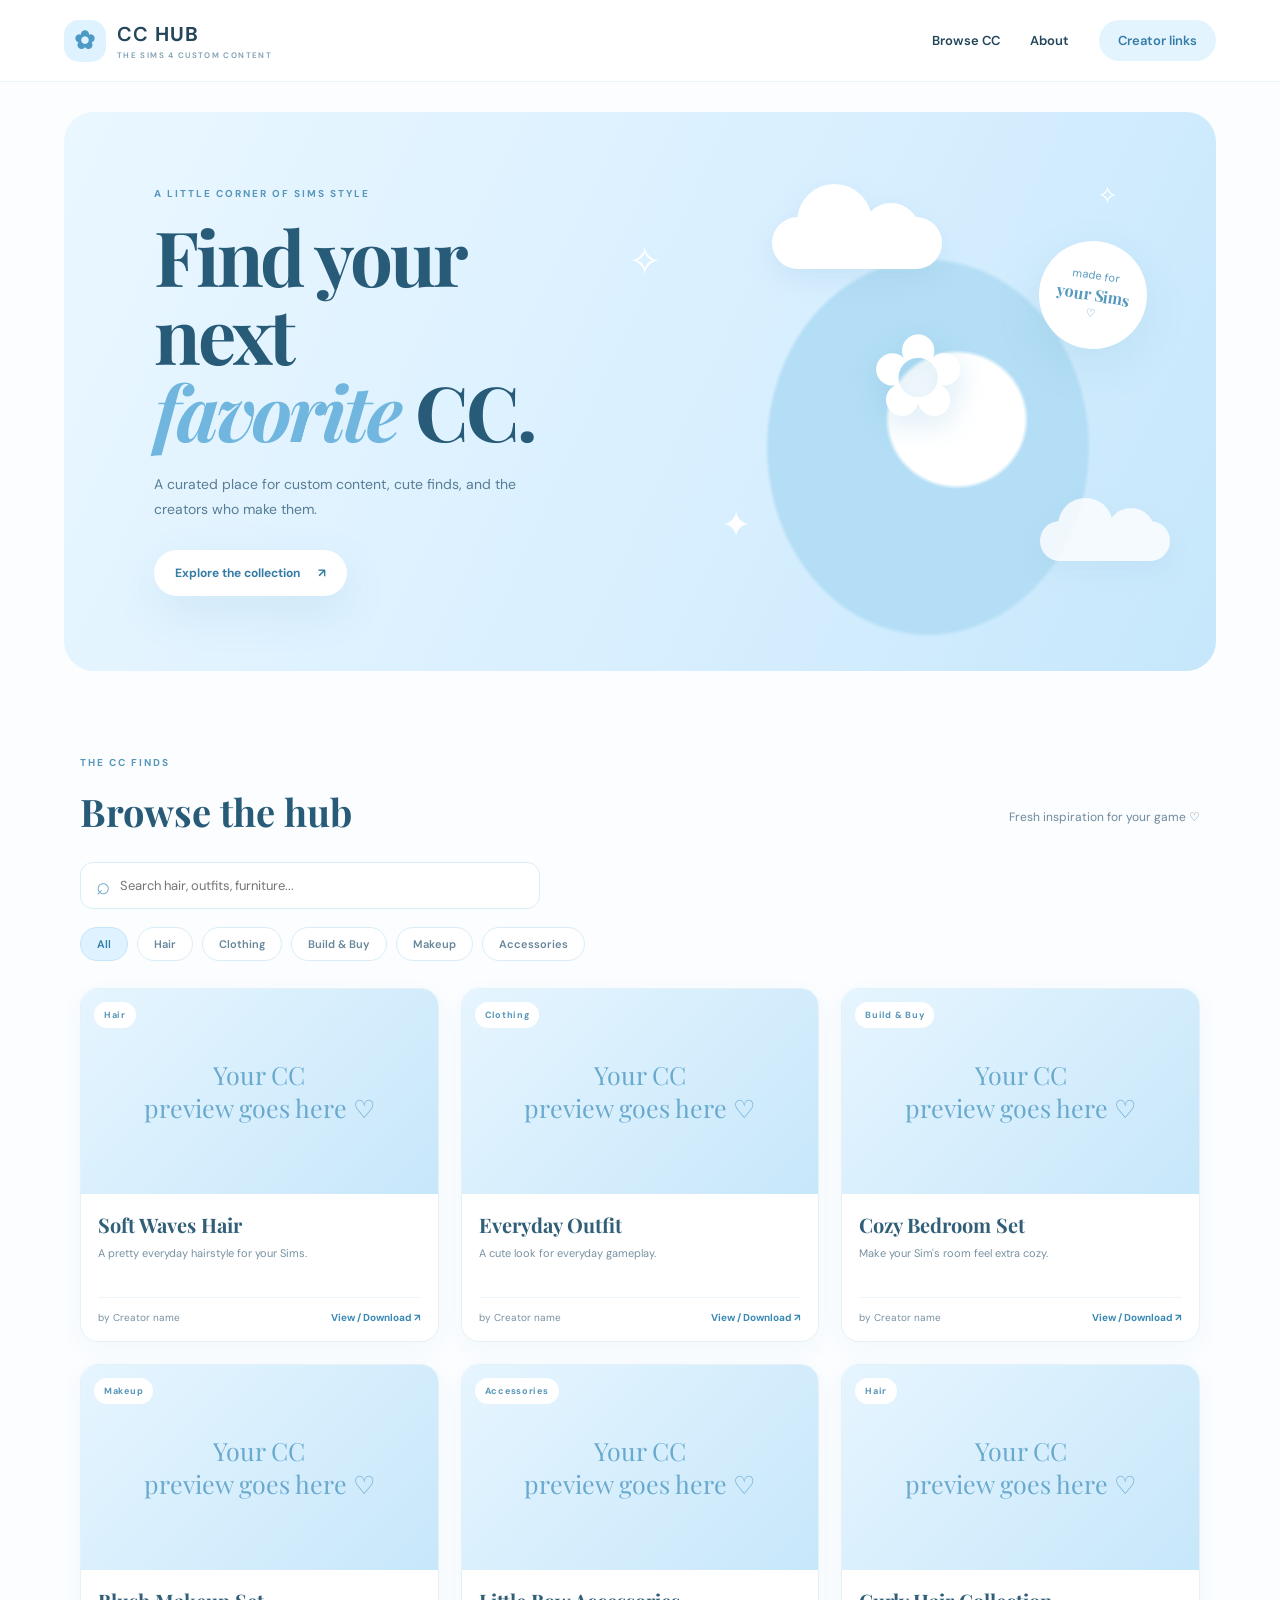
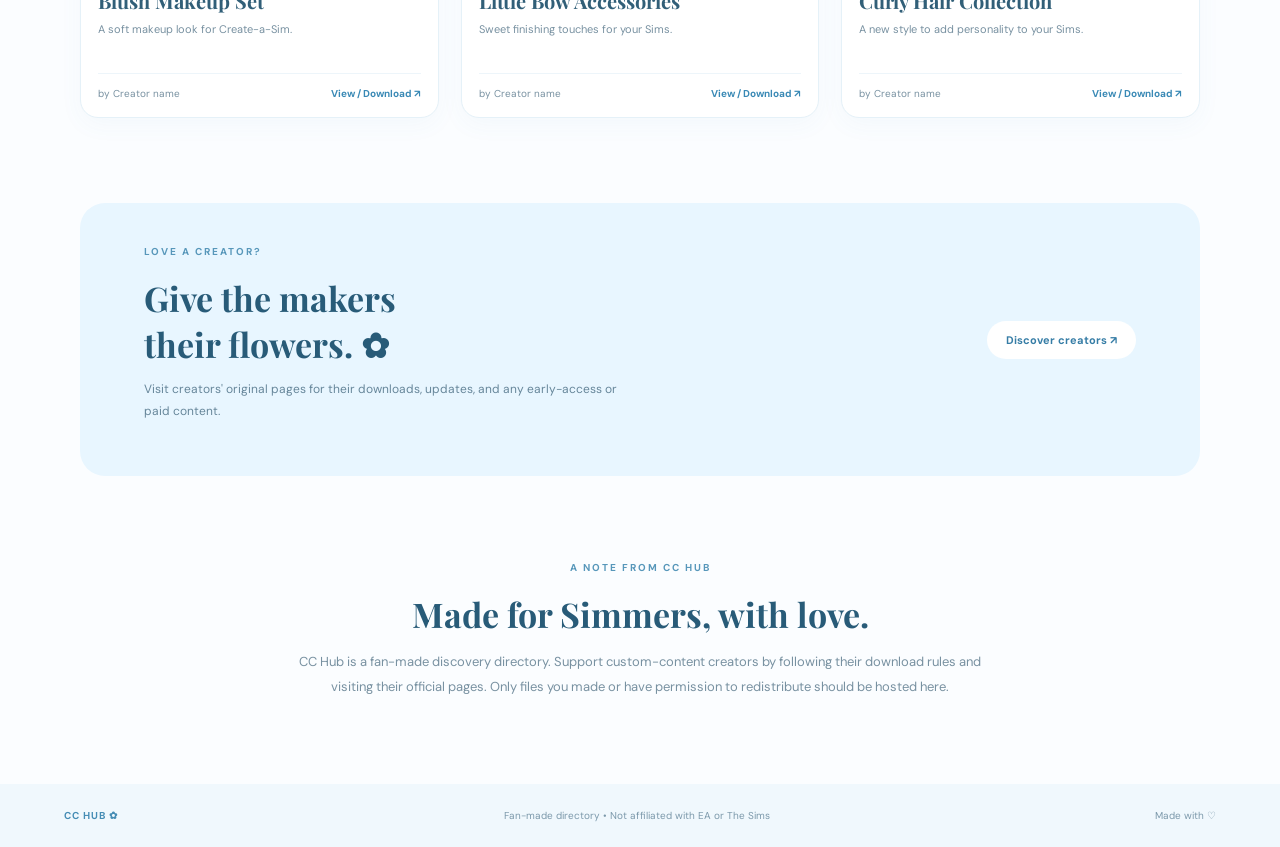
==== index.html @ a26f1470 "Add files via upload" ====
<!doctype html>
<html lang="en">
<head>
  <meta charset="utf-8">
  <meta name="viewport" content="width=device-width, initial-scale=1">
  <meta name="description" content="CC Hub — a cozy place to discover Sims 4 custom content and creator links.">
  <title>CC Hub — The Sims 4 Custom Content</title>
  <link rel="stylesheet" href="style.css">
</head>
<body>
  <header class="site-header">
    <a class="brand" href="#" aria-label="CC Hub home">
      <span class="brand-mark">✿</span>
      <span>CC <b>HUB</b><small>THE SIMS 4 CUSTOM CONTENT</small></span>
    </a>
    <nav aria-label="Main navigation">
      <a href="#browse">Browse CC</a>
      <a href="#about">About</a>
      <a class="nav-pill" href="#submit">Creator links</a>
    </nav>
  </header>

  <main>
    <section class="hero">
      <div class="hero-sparkle sparkle-one">✧</div>
      <div class="hero-copy">
        <p class="eyebrow">A LITTLE CORNER OF SIMS STYLE</p>
        <h1>Find your next<br><em>favorite</em> CC.</h1>
        <p class="hero-text">A curated place for custom content, cute finds, and the creators who make them.</p>
        <a class="primary-button" href="#browse">Explore the collection <span>↗</span></a>
      </div>
      <div class="hero-art" aria-label="Decorative baby blue artwork">
        <div class="cloud cloud-a"></div><div class="cloud cloud-b"></div>
        <div class="sun">✿</div>
        <div class="hero-sticker">made for<br><strong>your Sims</strong> ♡</div>
        <span class="hero-star star-a">✦</span><span class="hero-star star-b">✧</span>
      </div>
    </section>

    <section class="browse-section" id="browse">
      <div class="section-heading">
        <div><p class="eyebrow">THE CC FINDS</p><h2>Browse the hub</h2></div>
        <p class="section-note">Fresh inspiration for your game ♡</p>
      </div>
      <div class="toolbar">
        <label class="search-wrap"><span>⌕</span><input id="search" type="search" placeholder="Search hair, outfits, furniture..." aria-label="Search custom content"></label>
        <div class="filters" id="filters" aria-label="Filter by category">
          <button class="filter active" data-filter="All">All</button>
          <button class="filter" data-filter="Hair">Hair</button>
          <button class="filter" data-filter="Clothing">Clothing</button>
          <button class="filter" data-filter="Build & Buy">Build & Buy</button>
          <button class="filter" data-filter="Makeup">Makeup</button>
          <button class="filter" data-filter="Accessories">Accessories</button>
        </div>
      </div>
      <div class="card-grid" id="card-grid" aria-live="polite"></div>
      <p class="empty-state" id="empty-state" hidden>No CC found. Try another search. 🩵</p>
    </section>

    <section class="creator-banner" id="submit">
      <div><p class="eyebrow">LOVE A CREATOR?</p><h2>Give the makers<br>their flowers. ✿</h2>
      <p>Visit creators' original pages for their downloads, updates, and any early-access or paid content.</p></div>
      <a class="secondary-button" href="https://www.tumblr.com/" target="_blank" rel="noopener">Discover creators ↗</a>
    </section>

    <section class="about-section" id="about">
      <p class="eyebrow">A NOTE FROM CC HUB</p>
      <h2>Made for Simmers, with love.</h2>
      <p>CC Hub is a fan-made discovery directory. Support custom-content creators by following their download rules and visiting their official pages. Only files you made or have permission to redistribute should be hosted here.</p>
    </section>
  </main>

  <footer><a class="footer-brand" href="#">CC HUB ✿</a><span>Fan-made directory • Not affiliated with EA or The Sims</span><span>Made with ♡</span></footer>
  <script src="cc.js"></script>
</body>
</html>
---- style.css ----
@import url('https://fonts.googleapis.com/css2?family=DM+Sans:wght@400;500;600;700&family=Playfair+Display:ital,wght@0,600;0,700;1,600;1,700&display=swap');
:root{--blue:#a9d9f5;--blue2:#dff2ff;--deep:#276486;--ink:#24465b;--muted:#6e899b;--white:#fff;--line:#d9edf9;--shadow:0 16px 45px rgba(75,144,184,.12)}
*{box-sizing:border-box}html{scroll-behavior:smooth}body{margin:0;background:#fbfdff;color:var(--ink);font-family:'DM Sans',sans-serif}a{color:inherit;text-decoration:none}.site-header{height:82px;padding:0 max(5vw,24px);display:flex;align-items:center;justify-content:space-between;background:#fff;border-bottom:1px solid #eaf5fb}.brand{display:flex;align-items:center;gap:11px;font-size:20px;font-weight:600;letter-spacing:.05em}.brand-mark{display:grid;place-items:center;width:42px;height:42px;border-radius:15px;background:var(--blue2);color:#4d9ac6;font-size:25px}.brand small{display:block;font-size:8px;letter-spacing:.17em;color:#7d9eb2;margin-top:3px}.site-header nav{display:flex;align-items:center;gap:30px;font-size:13px;font-weight:600}.site-header nav a:hover{color:#559bc3}.nav-pill,.primary-button,.secondary-button{border-radius:999px;padding:12px 19px;background:#e4f4ff;color:#367da6}.hero{min-height:470px;margin:30px auto 0;width:min(1180px,90%);border-radius:30px;background:linear-gradient(115deg,#eaf7ff 0%,#d8efff 58%,#c6e7fb 100%);display:grid;grid-template-columns:1fr 1fr;overflow:hidden;position:relative}.hero-copy{padding:75px 7vw;position:relative;z-index:2}.eyebrow{font-size:10px;letter-spacing:.2em;font-weight:700;color:#5797ba;margin:0 0 17px}.hero h1{font-family:'Playfair Display',serif;font-size:clamp(48px,6vw,76px);line-height:1.02;margin:0;color:#285b78;letter-spacing:-.04em}.hero h1 em{color:#70b6df}.hero-text{max-width:370px;line-height:1.8;color:#587d94;font-size:14px;margin:22px 0 28px}.primary-button{display:inline-flex;gap:18px;align-items:center;background:#fff;box-shadow:var(--shadow);font-size:12px;font-weight:700;padding:15px 21px}.hero-art{position:relative;min-height:390px;background:radial-gradient(ellipse at 55% 55%,#fff 0 15%,transparent 16%),radial-gradient(ellipse at 50% 60%,#b4def5 0 39%,transparent 40%)}.cloud{position:absolute;background:#fff;border-radius:50px;filter:drop-shadow(0 10px 12px #8dbbd533)}.cloud:before,.cloud:after{content:"";position:absolute;background:inherit;border-radius:50%}.cloud-a{width:170px;height:52px;top:105px;left:23%}.cloud-a:before{width:75px;height:75px;left:25px;bottom:10px}.cloud-a:after{width:58px;height:58px;right:22px;bottom:8px}.cloud-b{width:130px;height:40px;right:8%;bottom:110px;opacity:.8}.cloud-b:before{width:55px;height:55px;left:18px;bottom:8px}.cloud-b:after{width:48px;height:48px;right:15px;bottom:5px}.sun{position:absolute;top:34%;left:40%;font-size:115px;color:#fff;text-shadow:0 8px 30px #73b8df55}.hero-sticker{position:absolute;right:12%;top:23%;background:#fff;color:#5599bd;border-radius:50%;width:108px;height:108px;display:grid;align-content:center;text-align:center;font-size:11px;line-height:1.4;transform:rotate(9deg);box-shadow:var(--shadow)}.hero-sticker strong{font-family:'Playfair Display',serif;font-size:16px}.hero-star{position:absolute;color:#fff;font-size:36px}.star-a{left:14%;bottom:22%}.star-b{right:17%;top:12%;font-size:25px}.hero-sparkle{position:absolute;color:#fff;font-size:40px}.sparkle-one{left:49%;top:22%}.browse-section,.about-section{width:min(1120px,90%);margin:85px auto}.section-heading{display:flex;justify-content:space-between;align-items:end;margin-bottom:25px}.section-heading h2,.creator-banner h2,.about-section h2{font-family:'Playfair Display',serif;font-size:38px;margin:0;color:#285b78}.section-note{font-size:12px;color:var(--muted)}.toolbar{display:flex;flex-direction:column;gap:18px;margin-bottom:27px}.search-wrap{display:flex;align-items:center;gap:10px;background:#fff;border:1px solid var(--line);border-radius:13px;padding:0 15px;max-width:460px;color:#73a9c8}.search-wrap span{font-size:24px}.search-wrap input{border:0;outline:0;padding:14px 0;width:100%;font:inherit;font-size:13px;color:var(--ink)}.filters{display:flex;gap:9px;flex-wrap:wrap}.filter{border:1px solid var(--line);background:#fff;border-radius:999px;padding:9px 16px;color:#66869a;font:600 11px 'DM Sans';cursor:pointer}.filter.active,.filter:hover{background:#dff2ff;border-color:#c5e7fa;color:#347ca4}.card-grid{display:grid;grid-template-columns:repeat(3,1fr);gap:22px}.cc-card{background:#fff;border:1px solid #e5f1f8;border-radius:18px;overflow:hidden;box-shadow:0 7px 25px #4c91b00b;transition:.2s}.cc-card:hover{transform:translateY(-4px);box-shadow:var(--shadow)}.cc-image{height:205px;background:linear-gradient(135deg,#e6f5ff,#c7e7fa);display:grid;place-items:center;position:relative;overflow:hidden}.cc-image img{width:100%;height:100%;object-fit:cover}.image-placeholder{font-family:'Playfair Display',serif;font-size:25px;color:#6aa9ce;text-align:center;padding:20px}.cc-tag{position:absolute;top:13px;left:13px;background:#fff;color:#5795b8;padding:7px 10px;border-radius:99px;font-size:9px;font-weight:700;letter-spacing:.08em}.cc-info{padding:17px}.cc-info h3{margin:0 0 7px;font-family:'Playfair Display',serif;font-size:20px;color:#315f78}.cc-info p{margin:0;color:#7891a1;font-size:11px;line-height:1.6;min-height:36px}.cc-meta{display:flex;justify-content:space-between;align-items:center;margin-top:16px;padding-top:13px;border-top:1px solid #edf5fa}.creator{font-size:10px;color:#7891a1}.download-link{font-size:10px;font-weight:700;color:#3989b5}.empty-state{text-align:center;color:var(--muted);padding:40px}.creator-banner{width:min(1120px,90%);margin:85px auto;background:#e8f6ff;border-radius:25px;padding:42px 5%;display:flex;align-items:center;justify-content:space-between;gap:25px}.creator-banner h2{font-size:34px}.creator-banner p:not(.eyebrow){max-width:490px;font-size:12px;line-height:1.8;color:#66869a}.secondary-button{background:#fff;font-size:11px;font-weight:700;white-space:nowrap}.about-section{text-align:center;max-width:720px}.about-section h2{font-size:34px}.about-section>p:last-child{font-size:13px;line-height:1.9;color:#7891a1}footer{padding:25px 5%;display:flex;justify-content:space-between;gap:15px;align-items:center;background:#f0f8fd;color:#7b98aa;font-size:10px}.footer-brand{font-weight:700;letter-spacing:.1em;color:#468db5}
@media(max-width:720px){.site-header{height:auto;padding:17px 5%;align-items:flex-start}.site-header nav{gap:12px;flex-wrap:wrap;justify-content:flex-end;font-size:11px}.nav-pill{padding:9px 12px}.hero{grid-template-columns:1fr;margin-top:15px}.hero-copy{padding:55px 9% 25px}.hero-art{min-height:230px}.hero h1{font-size:56px}.section-heading{display:block}.section-note{margin-top:10px}.card-grid{grid-template-columns:repeat(2,1fr);gap:12px}.cc-image{height:150px}.cc-info{padding:12px}.cc-info h3{font-size:17px}.creator-banner{display:block;padding:30px}.secondary-button{display:inline-block;margin-top:10px}footer{flex-wrap:wrap}.about-section{margin:65px auto}}
@media(max-width:420px){.brand{font-size:16px}.brand-mark{width:36px;height:36px}.site-header nav{max-width:155px}.card-grid{grid-template-columns:1fr 1fr}.cc-image{height:125px}.cc-info p{font-size:10px}}
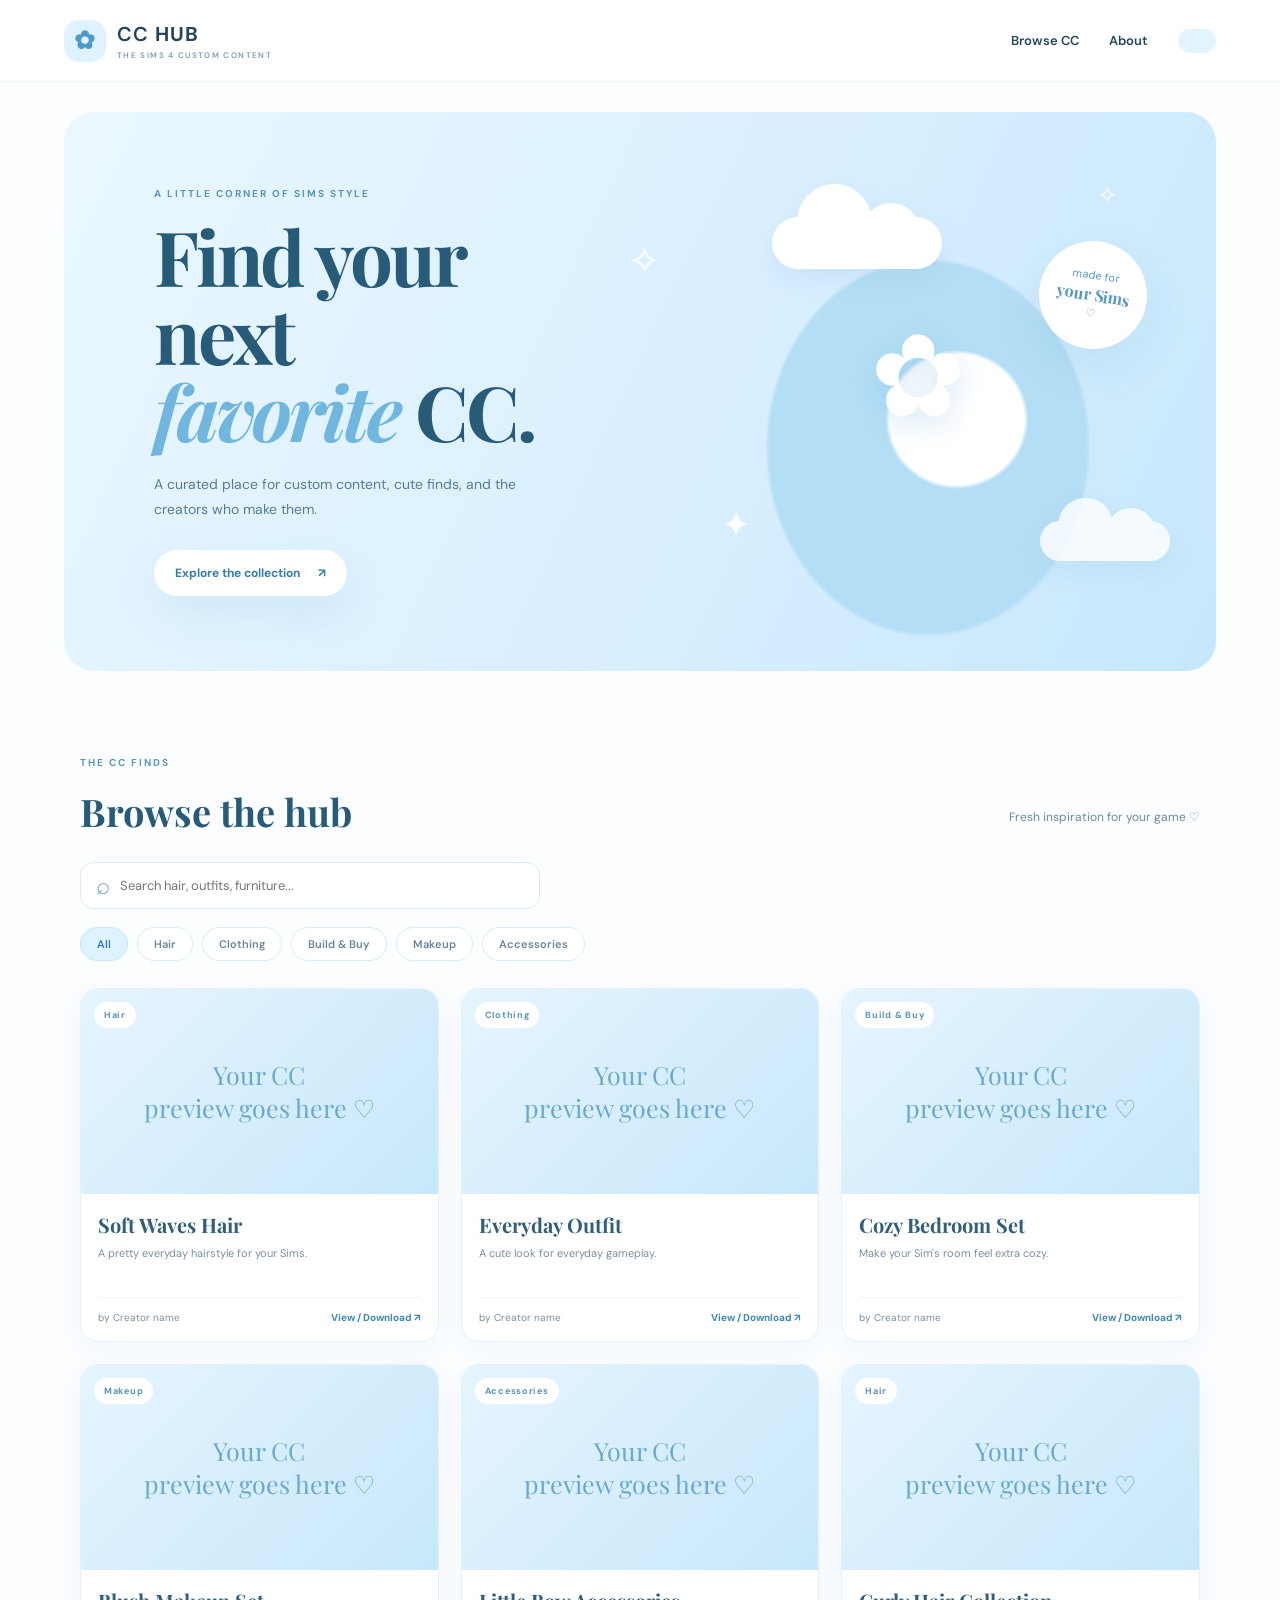
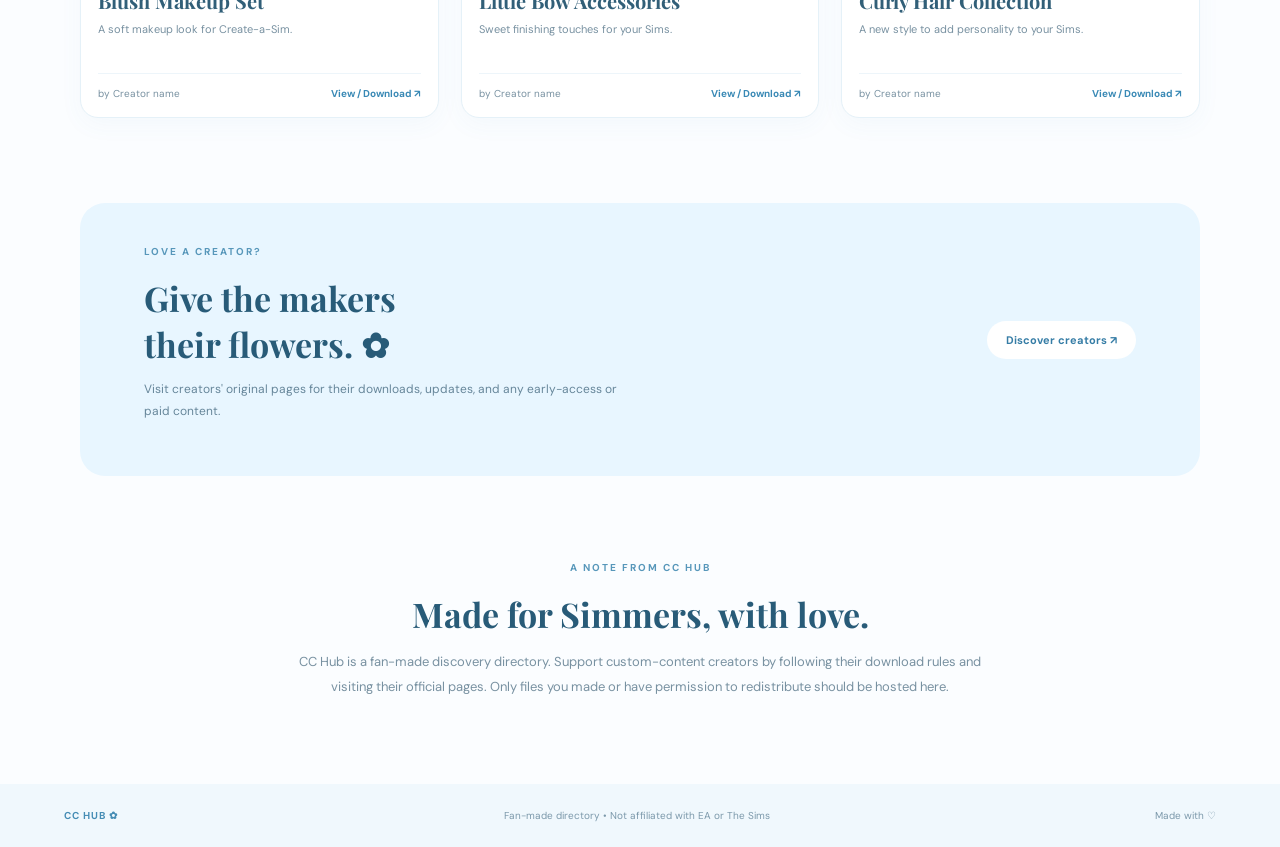
==== commit 8d06cb12: "Rename Creator links to index.html" ====
--- a/index.html
+++ b/index.html
@@ -16,7 +16,7 @@
     <nav aria-label="Main navigation">
       <a href="#browse">Browse CC</a>
       <a href="#about">About</a>
-      <a class="nav-pill" href="#submit">Creator links</a>
+     <a class="nav-pill" href="#submit"></a>
     </nav>
   </header>
 
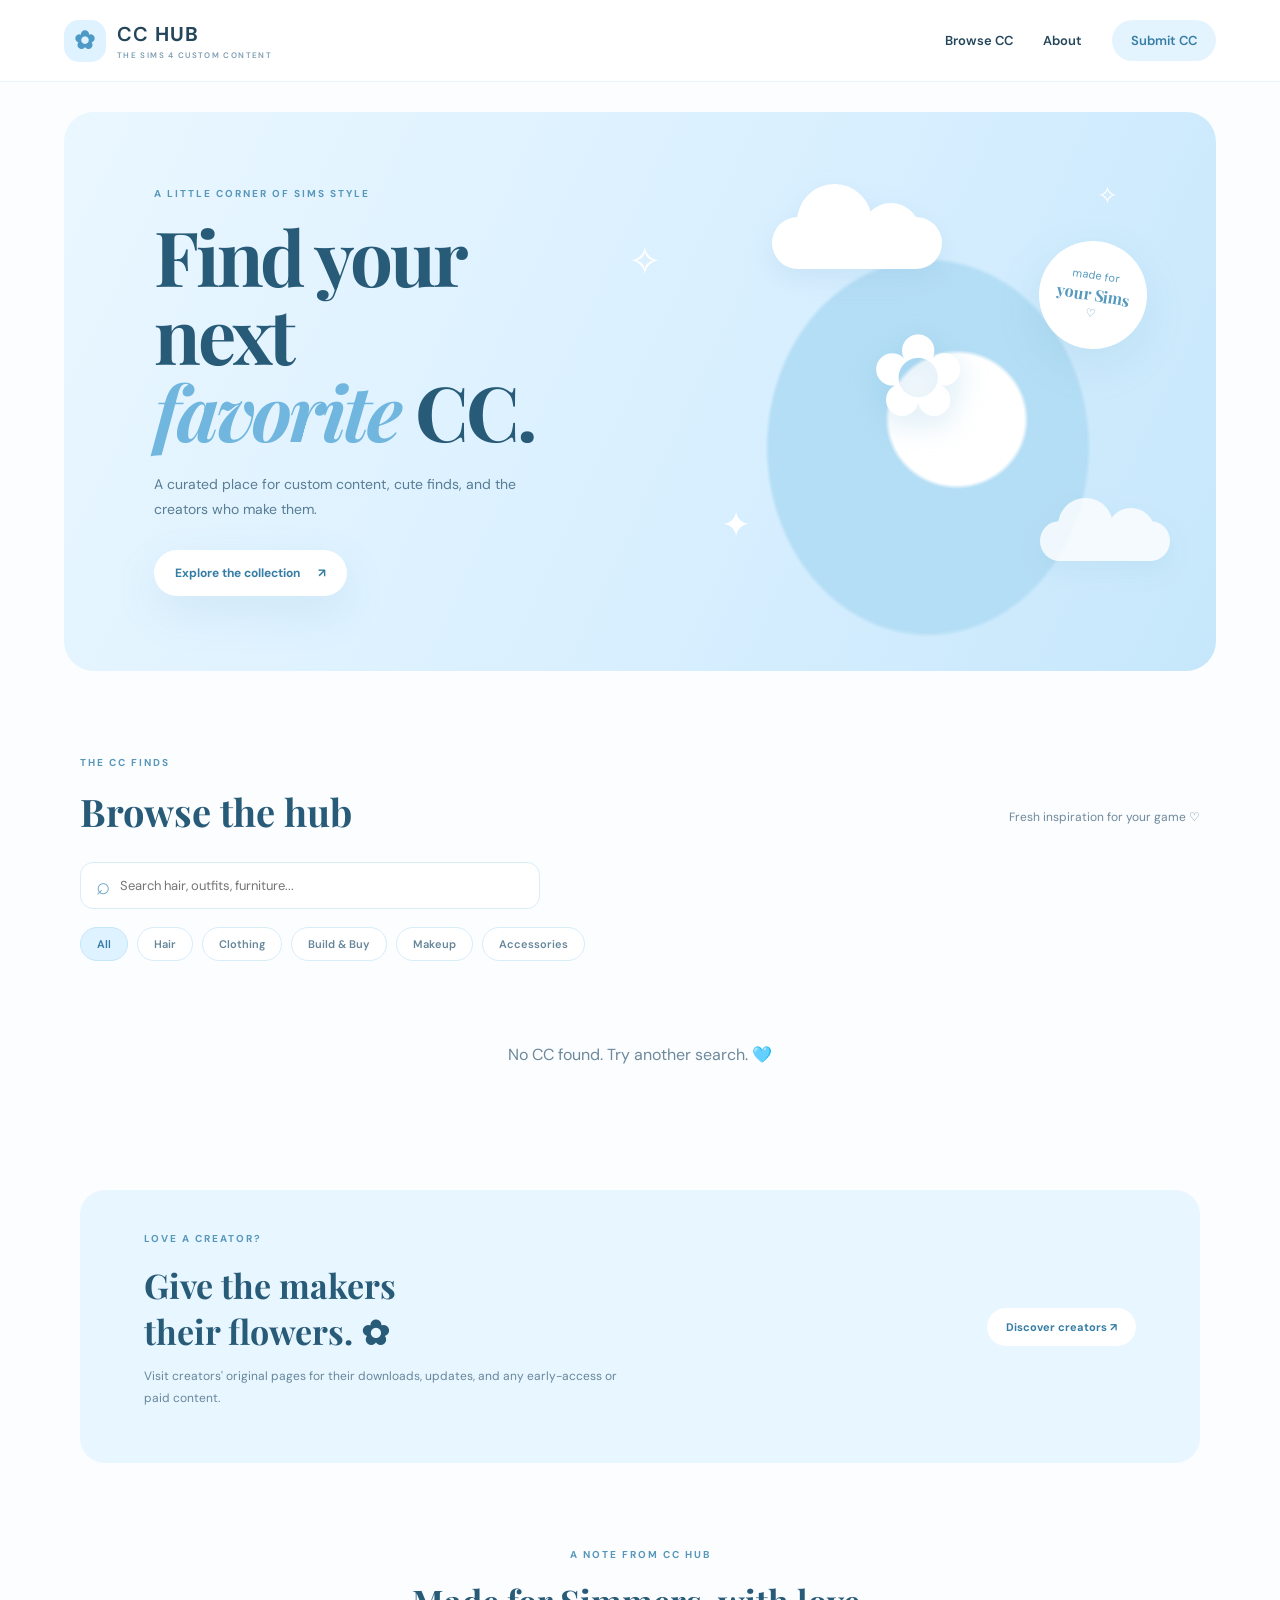
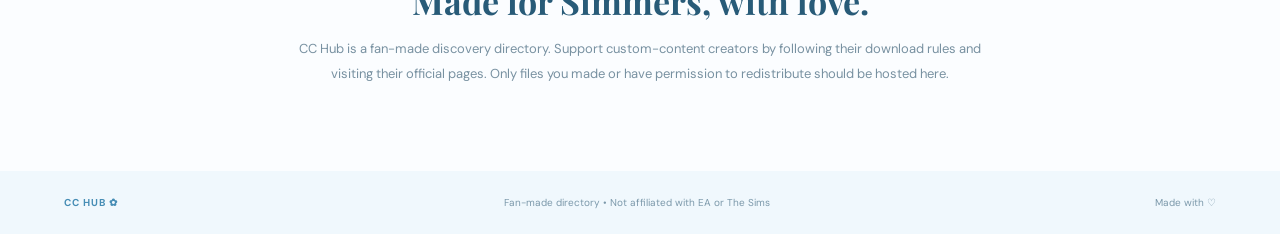
==== commit 94afd7a6: "Update index.html" ====
--- a/index.html
+++ b/index.html
@@ -16,7 +16,7 @@
     <nav aria-label="Main navigation">
       <a href="#browse">Browse CC</a>
       <a href="#about">About</a>
-     <a class="nav-pill" href="#submit"></a>
+    <a class="nav-pill" href="https://github.com/salinasyave-lgtm/CC-Hub/edit/main/cc.js">Submit CC</a
     </nav>
   </header>
 
